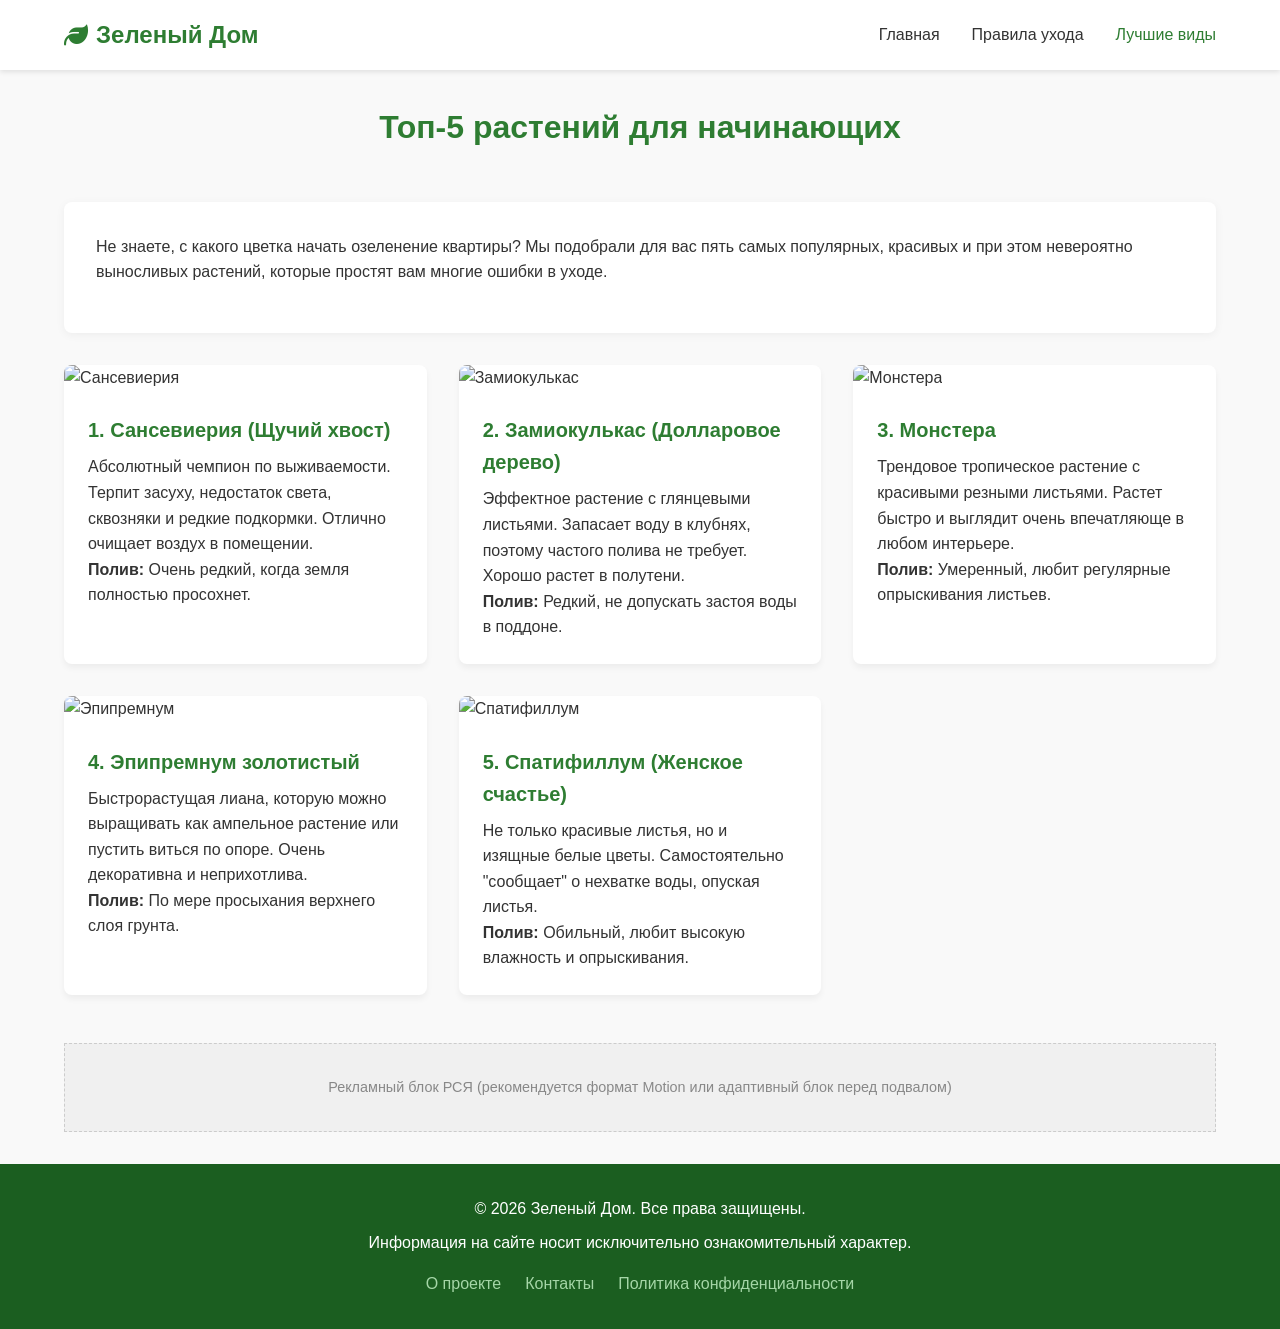
==== best-plants.html @ 689461ba "Initial commit: Yandex partner green-home site" ====
<!DOCTYPE html>
<html lang="ru">
<head>
    <meta charset="UTF-8">
    <meta name="viewport" content="width=device-width, initial-scale=1.0">
    <title>Топ-5 лучших комнатных растений - Зеленый Дом</title>
    <meta name="description" content="Подборка лучших и самых неприхотливых комнатных растений для начинающих. Сансевиерия, Замиокулькас, Спатифиллум и другие.">
    <link rel="stylesheet" href="css/style.css">
    <link rel="stylesheet" href="https://cdnjs.cloudflare.com/ajax/libs/font-awesome/6.4.0/css/all.min.css">
</head>
<body>

    <header>
        <div class="container navbar">
            <a href="index.html" class="logo">
                <i class="fas fa-leaf"></i> Зеленый Дом
            </a>
            <button class="mobile-menu-btn" aria-label="Меню">
                <i class="fas fa-bars"></i>
            </button>
            <ul class="nav-links">
                <li><a href="index.html">Главная</a></li>
                <li><a href="care.html">Правила ухода</a></li>
                <li><a href="best-plants.html" class="active">Лучшие виды</a></li>
            </ul>
        </div>
    </header>

    <div class="container" style="padding-top: 2rem;">
        <h1 class="section-title">Топ-5 растений для начинающих</h1>
        
        <div class="article-content">
            <p>Не знаете, с какого цветка начать озеленение квартиры? Мы подобрали для вас пять самых популярных, красивых и при этом невероятно выносливых растений, которые простят вам многие ошибки в уходе.</p>
        </div>

        <div class="grid" style="margin-bottom: 3rem;">
            
            <div class="card">
                <img src="https://images.unsplash.com/photo-1593482892290-f54927eba522?ixlib=rb-4.0.3&auto=format&fit=crop&w=600&q=80" alt="Сансевиерия" class="card-img">
                <div class="card-content">
                    <h3 class="card-title">1. Сансевиерия (Щучий хвост)</h3>
                    <p>Абсолютный чемпион по выживаемости. Терпит засуху, недостаток света, сквозняки и редкие подкормки. Отлично очищает воздух в помещении.</p>
                    <p><strong>Полив:</strong> Очень редкий, когда земля полностью просохнет.</p>
                </div>
            </div>

            <div class="card">
                <img src="https://images.unsplash.com/photo-1597055938038-f99996e38b3a?ixlib=rb-4.0.3&auto=format&fit=crop&w=600&q=80" alt="Замиокулькас" class="card-img">
                <div class="card-content">
                    <h3 class="card-title">2. Замиокулькас (Долларовое дерево)</h3>
                    <p>Эффектное растение с глянцевыми листьями. Запасает воду в клубнях, поэтому частого полива не требует. Хорошо растет в полутени.</p>
                    <p><strong>Полив:</strong> Редкий, не допускать застоя воды в поддоне.</p>
                </div>
            </div>

            <div class="card">
                <img src="https://images.unsplash.com/photo-1616053335967-df533c373a00?ixlib=rb-4.0.3&auto=format&fit=crop&w=600&q=80" alt="Монстера" class="card-img">
                <div class="card-content">
                    <h3 class="card-title">3. Монстера</h3>
                    <p>Трендовое тропическое растение с красивыми резными листьями. Растет быстро и выглядит очень впечатляюще в любом интерьере.</p>
                    <p><strong>Полив:</strong> Умеренный, любит регулярные опрыскивания листьев.</p>
                </div>
            </div>

            <div class="card">
                <img src="https://images.unsplash.com/photo-1601379321307-e43598d9e6e8?ixlib=rb-4.0.3&auto=format&fit=crop&w=600&q=80" alt="Эпипремнум" class="card-img">
                <div class="card-content">
                    <h3 class="card-title">4. Эпипремнум золотистый</h3>
                    <p>Быстрорастущая лиана, которую можно выращивать как ампельное растение или пустить виться по опоре. Очень декоративна и неприхотлива.</p>
                    <p><strong>Полив:</strong> По мере просыхания верхнего слоя грунта.</p>
                </div>
            </div>

            <div class="card">
                <img src="https://images.unsplash.com/photo-1598889989504-207d57bb23e0?ixlib=rb-4.0.3&auto=format&fit=crop&w=600&q=80" alt="Спатифиллум" class="card-img">
                <div class="card-content">
                    <h3 class="card-title">5. Спатифиллум (Женское счастье)</h3>
                    <p>Не только красивые листья, но и изящные белые цветы. Самостоятельно "сообщает" о нехватке воды, опуская листья.</p>
                    <p><strong>Полив:</strong> Обильный, любит высокую влажность и опрыскивания.</p>
                </div>
            </div>

        </div>
    </div>

    <!-- Место для рекламного блока Яндекса (RTB) -->
    <div class="container">
        <div class="ad-placeholder">
            <p>Рекламный блок РСЯ (рекомендуется формат Motion или адаптивный блок перед подвалом)</p>
        </div>
    </div>

    <footer>
        <div class="container footer-content">
            <p>&copy; 2026 Зеленый Дом. Все права защищены.</p>
            <p>Информация на сайте носит исключительно ознакомительный характер.</p>
            <ul class="footer-links">
                <li><a href="#">О проекте</a></li>
                <li><a href="#">Контакты</a></li>
                <li><a href="#">Политика конфиденциальности</a></li>
            </ul>
        </div>
    </footer>

    <script src="js/script.js"></script>
</body>
</html>
---- css/style.css ----
:root {
    --primary-color: #2e7d32;
    --secondary-color: #4caf50;
    --text-color: #333333;
    --light-bg: #f9f9f9;
    --footer-bg: #1b5e20;
    --white: #ffffff;
    --border-color: #e0e0e0;
}

* {
    margin: 0;
    padding: 0;
    box-sizing: border-box;
    font-family: 'Segoe UI', Tahoma, Geneva, Verdana, sans-serif;
}

body {
    line-height: 1.6;
    color: var(--text-color);
    background-color: var(--light-bg);
}

header {
    background-color: var(--white);
    box-shadow: 0 2px 5px rgba(0,0,0,0.1);
    position: sticky;
    top: 0;
    z-index: 1000;
}

.container {
    width: 90%;
    max-width: 1200px;
    margin: 0 auto;
}

.navbar {
    display: flex;
    justify-content: space-between;
    align-items: center;
    padding: 1rem 0;
}

.logo {
    font-size: 1.5rem;
    font-weight: bold;
    color: var(--primary-color);
    text-decoration: none;
    display: flex;
    align-items: center;
    gap: 0.5rem;
}

.nav-links {
    list-style: none;
    display: flex;
    gap: 2rem;
}

.nav-links a {
    text-decoration: none;
    color: var(--text-color);
    font-weight: 500;
    transition: color 0.3s ease;
}

.nav-links a:hover,
.nav-links a.active {
    color: var(--primary-color);
}

.hero {
    background: linear-gradient(rgba(0, 0, 0, 0.5), rgba(0, 0, 0, 0.5)), url('https://images.unsplash.com/photo-1466692476877-3802377a0c7c?ixlib=rb-4.0.3&auto=format&fit=crop&w=1920&q=80') center/cover;
    height: 60vh;
    display: flex;
    align-items: center;
    justify-content: center;
    text-align: center;
    color: var(--white);
}

.hero-content h1 {
    font-size: 3rem;
    margin-bottom: 1rem;
}

.hero-content p {
    font-size: 1.2rem;
    margin-bottom: 2rem;
    max-width: 600px;
    margin-left: auto;
    margin-right: auto;
}

.btn {
    display: inline-block;
    background-color: var(--primary-color);
    color: var(--white);
    padding: 0.8rem 2rem;
    text-decoration: none;
    border-radius: 5px;
    font-weight: bold;
    transition: background-color 0.3s ease;
}

.btn:hover {
    background-color: var(--secondary-color);
}

.section {
    padding: 4rem 0;
}

.section-title {
    text-align: center;
    font-size: 2rem;
    margin-bottom: 3rem;
    color: var(--primary-color);
}

.grid {
    display: grid;
    grid-template-columns: repeat(auto-fit, minmax(300px, 1fr));
    gap: 2rem;
}

.card {
    background-color: var(--white);
    border-radius: 8px;
    overflow: hidden;
    box-shadow: 0 4px 6px rgba(0,0,0,0.05);
    transition: transform 0.3s ease;
}

.card:hover {
    transform: translateY(-5px);
}

.card-img {
    width: 100%;
    height: 200px;
    object-fit: cover;
}

.card-content {
    padding: 1.5rem;
}

.card-title {
    font-size: 1.25rem;
    margin-bottom: 0.5rem;
    color: var(--primary-color);
}

.article-content {
    background-color: var(--white);
    padding: 2rem;
    border-radius: 8px;
    box-shadow: 0 2px 10px rgba(0,0,0,0.05);
    margin-bottom: 2rem;
}

.article-content h2 {
    color: var(--primary-color);
    margin-top: 2rem;
    margin-bottom: 1rem;
}

.article-content p {
    margin-bottom: 1rem;
}

.article-content ul {
    margin-bottom: 1rem;
    padding-left: 2rem;
}

.article-content li {
    margin-bottom: 0.5rem;
}

.ad-placeholder {
    background-color: #f0f0f0;
    border: 1px dashed #ccc;
    text-align: center;
    padding: 2rem;
    margin: 2rem 0;
    color: #888;
    font-size: 0.9rem;
}

footer {
    background-color: var(--footer-bg);
    color: var(--white);
    text-align: center;
    padding: 2rem 0;
    margin-top: auto;
}

.footer-content p {
    margin-bottom: 0.5rem;
}

.footer-links {
    list-style: none;
    display: flex;
    justify-content: center;
    gap: 1.5rem;
    margin-top: 1rem;
}

.footer-links a {
    color: #a5d6a7;
    text-decoration: none;
}

.footer-links a:hover {
    color: var(--white);
    text-decoration: underline;
}

/* Mobile Responsiveness */
.mobile-menu-btn {
    display: none;
    background: none;
    border: none;
    font-size: 1.5rem;
    cursor: pointer;
    color: var(--text-color);
}

@media (max-width: 768px) {
    .nav-links {
        display: none;
        flex-direction: column;
        width: 100%;
        position: absolute;
        top: 70px;
        left: 0;
        background-color: var(--white);
        padding: 1rem 0;
        text-align: center;
        box-shadow: 0 4px 6px rgba(0,0,0,0.1);
    }
    
    .nav-links.active {
        display: flex;
    }
    
    .mobile-menu-btn {
        display: block;
    }
    
    .hero-content h1 {
        font-size: 2rem;
    }
}
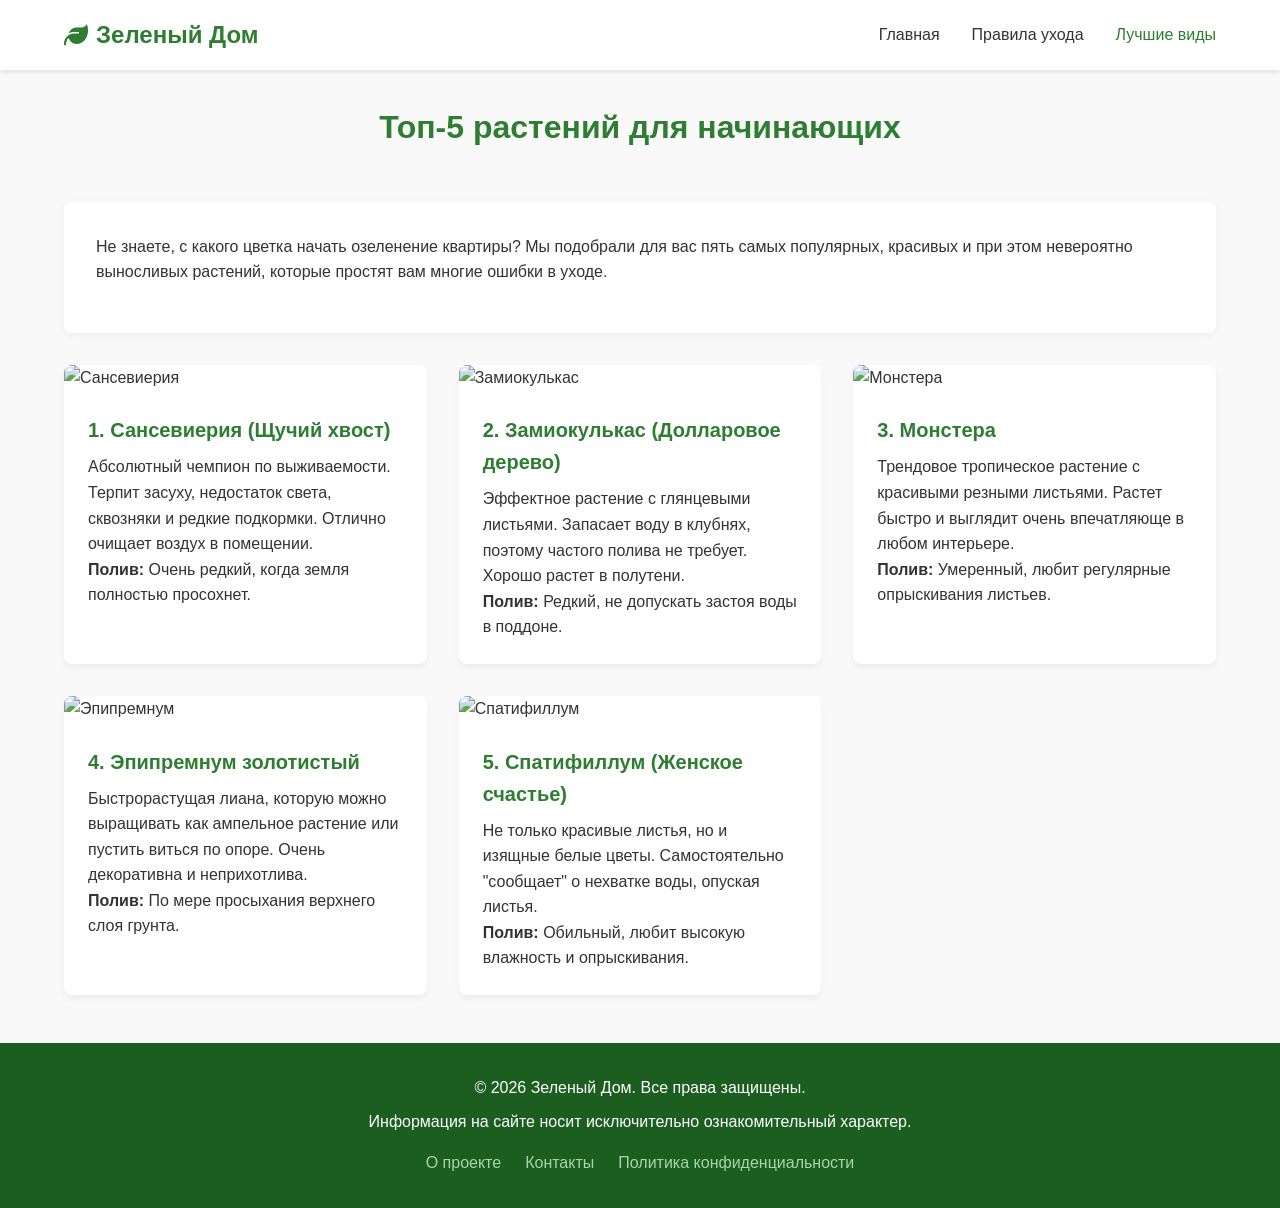
==== commit 77edb4db: "Remove manual ad placeholders for auto placement" ====
--- a/best-plants.html
+++ b/best-plants.html
@@ -83,12 +83,6 @@
         </div>
     </div>
 
-    <!-- Место для рекламного блока Яндекса (RTB) -->
-    <div class="container">
-        <div class="ad-placeholder">
-            <p>Рекламный блок РСЯ (рекомендуется формат Motion или адаптивный блок перед подвалом)</p>
-        </div>
-    </div>
 
     <footer>
         <div class="container footer-content">
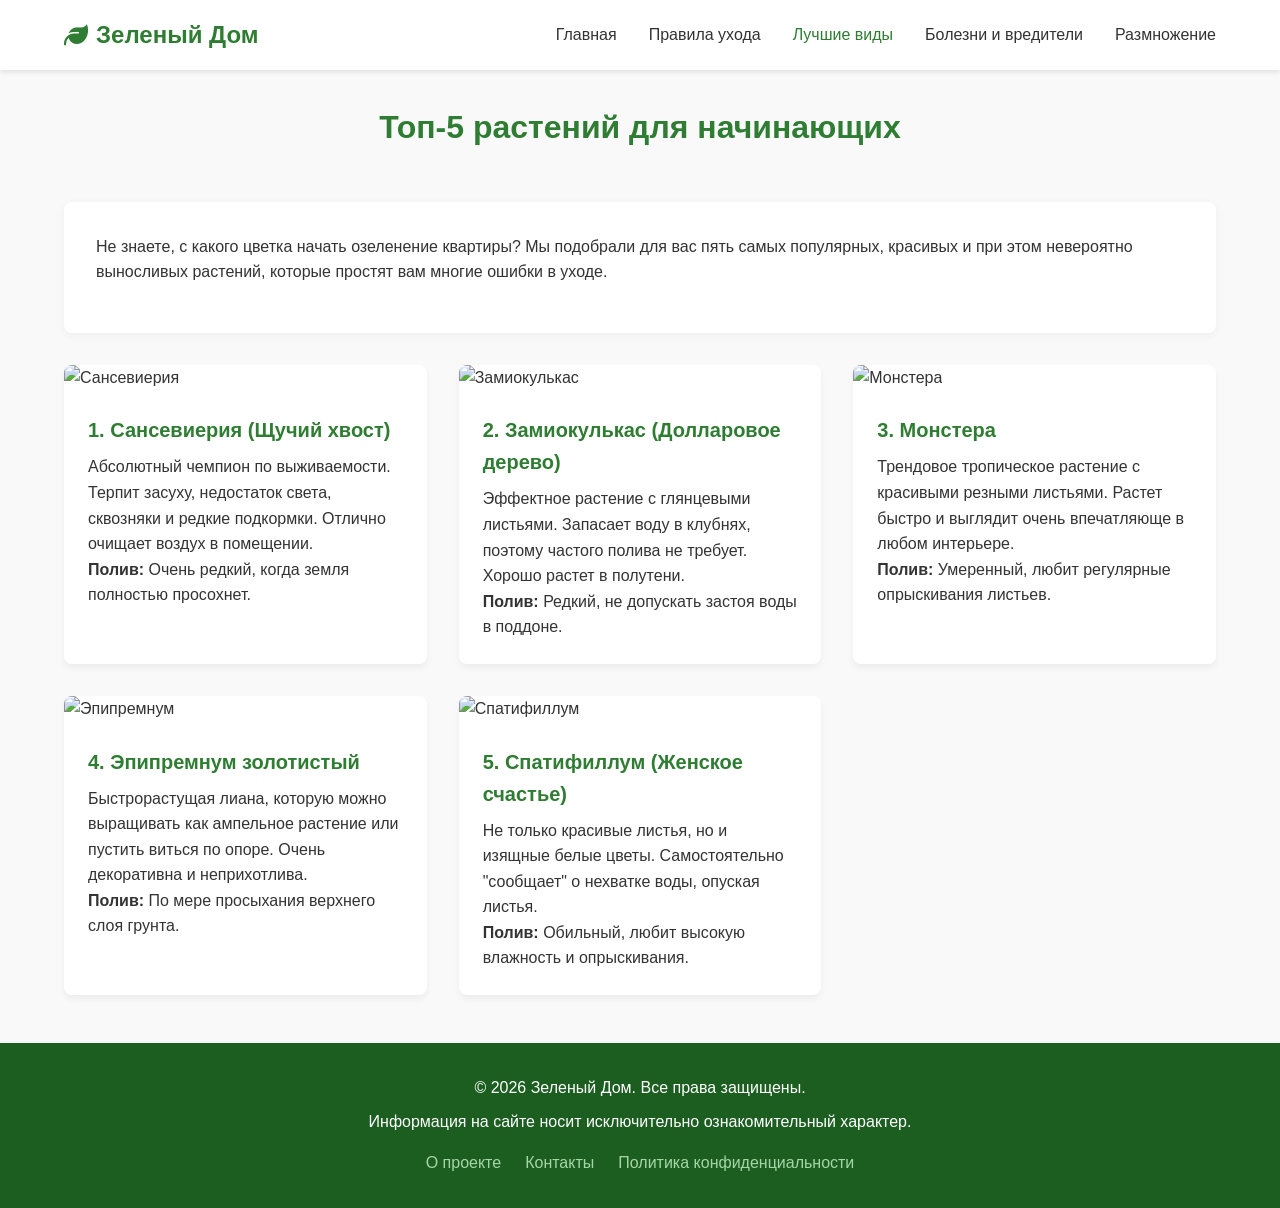
==== commit d652b415: "Add diseases, propagation pages and enhance index page with FAQ" ====
--- a/best-plants.html
+++ b/best-plants.html
@@ -22,6 +22,8 @@
                 <li><a href="index.html">Главная</a></li>
                 <li><a href="care.html">Правила ухода</a></li>
                 <li><a href="best-plants.html" class="active">Лучшие виды</a></li>
+                <li><a href="diseases.html">Болезни и вредители</a></li>
+                <li><a href="propagation.html">Размножение</a></li>
             </ul>
         </div>
     </header>
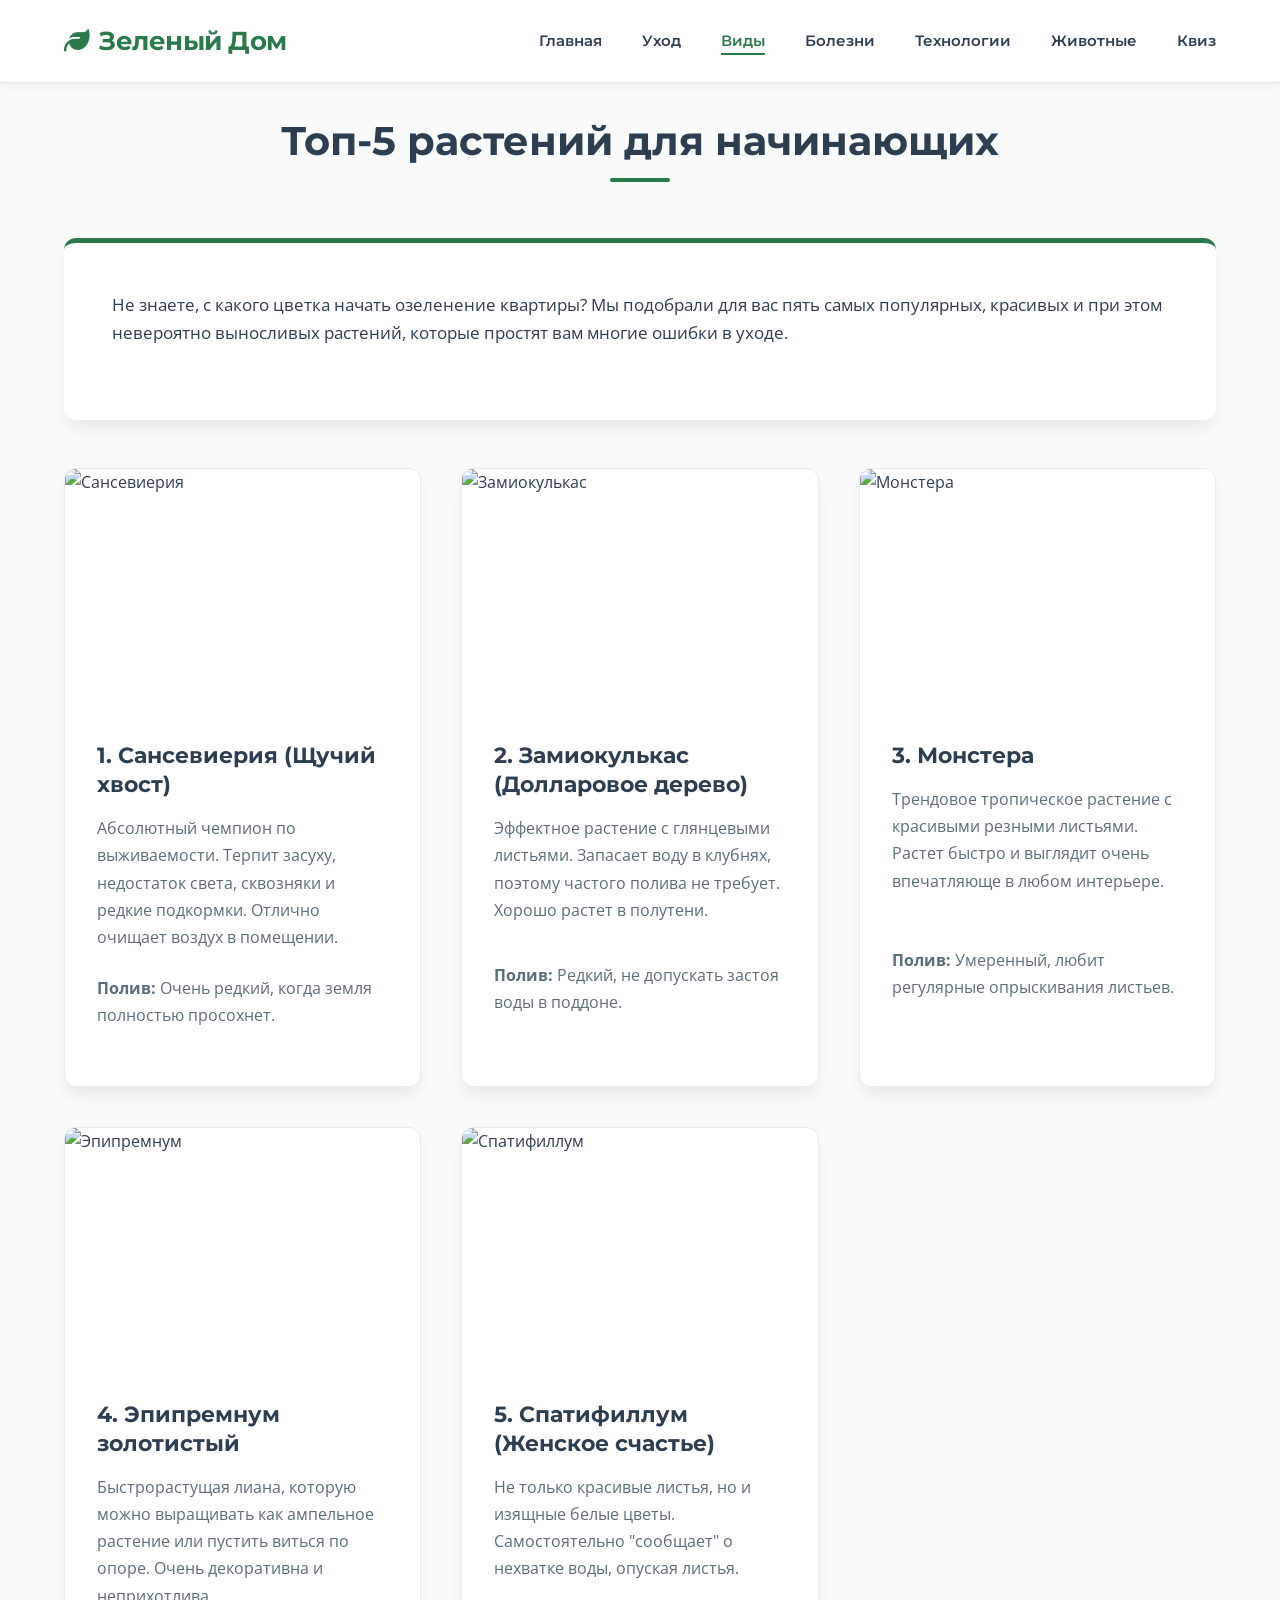
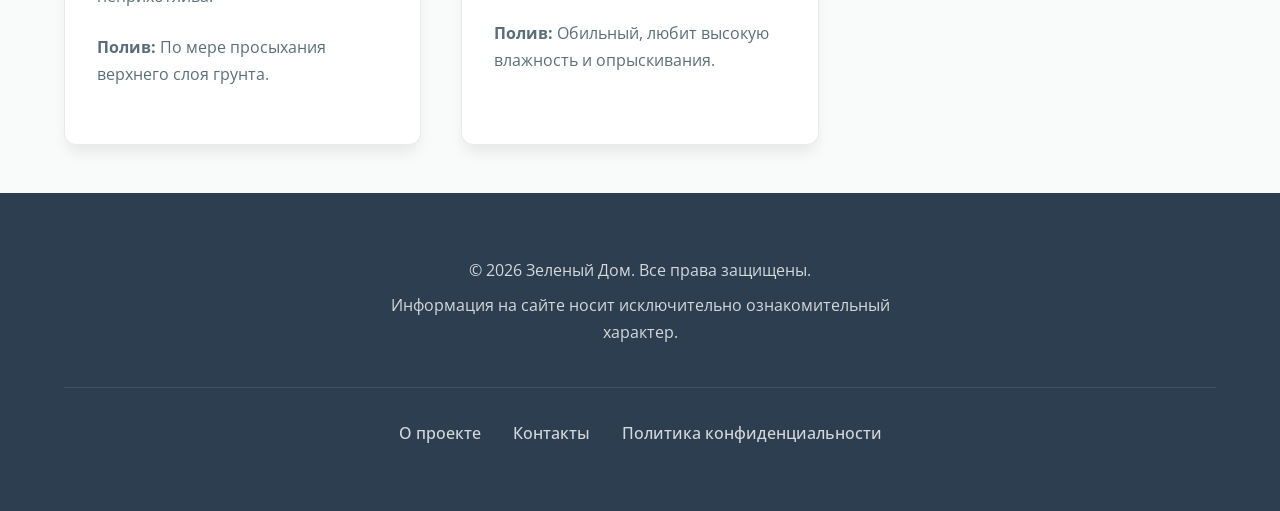
==== commit ec6429ac: "Enhance design, add smart-garden, pet-safe and interactive quiz pages" ====
--- a/best-plants.html
+++ b/best-plants.html
@@ -18,12 +18,14 @@
             <button class="mobile-menu-btn" aria-label="Меню">
                 <i class="fas fa-bars"></i>
             </button>
-            <ul class="nav-links">
+                        <ul class="nav-links">
                 <li><a href="index.html">Главная</a></li>
-                <li><a href="care.html">Правила ухода</a></li>
-                <li><a href="best-plants.html" class="active">Лучшие виды</a></li>
-                <li><a href="diseases.html">Болезни и вредители</a></li>
-                <li><a href="propagation.html">Размножение</a></li>
+                <li><a href="care.html">Уход</a></li>
+                <li><a href="best-plants.html" class="active">Виды</a></li>
+                <li><a href="diseases.html">Болезни</a></li>
+                <li><a href="smart-garden.html">Технологии</a></li>
+                <li><a href="pet-safe.html">Животные</a></li>
+                <li><a href="quiz.html">Квиз</a></li>
             </ul>
         </div>
     </header>
--- a/css/style.css
+++ b/css/style.css
@@ -1,32 +1,48 @@
+@import url('https://fonts.googleapis.com/css2?family=Montserrat:wght@300;400;500;600;700&family=Open+Sans:wght@400;600&display=swap');
+
 :root {
-    --primary-color: #2e7d32;
-    --secondary-color: #4caf50;
-    --text-color: #333333;
-    --light-bg: #f9f9f9;
-    --footer-bg: #1b5e20;
+    --primary-color: #2b7a4b;
+    --primary-light: #439a66;
+    --primary-dark: #1b4f31;
+    --secondary-color: #f7c325;
+    --text-color: #2c3e50;
+    --text-light: #596e79;
+    --light-bg: #f8fbfa;
     --white: #ffffff;
-    --border-color: #e0e0e0;
+    --border-color: #eaeaea;
+    --shadow-sm: 0 4px 6px rgba(0, 0, 0, 0.04);
+    --shadow-md: 0 10px 15px -3px rgba(0, 0, 0, 0.08);
+    --shadow-lg: 0 20px 25px -5px rgba(0, 0, 0, 0.1);
+    --transition: all 0.3s cubic-bezier(0.25, 0.8, 0.25, 1);
 }
 
 * {
     margin: 0;
     padding: 0;
     box-sizing: border-box;
-    font-family: 'Segoe UI', Tahoma, Geneva, Verdana, sans-serif;
 }
 
 body {
-    line-height: 1.6;
+    font-family: 'Open Sans', sans-serif;
+    line-height: 1.7;
     color: var(--text-color);
     background-color: var(--light-bg);
 }
 
+h1, h2, h3, h4, h5, h6 {
+    font-family: 'Montserrat', sans-serif;
+    font-weight: 700;
+    line-height: 1.3;
+}
+
 header {
-    background-color: var(--white);
-    box-shadow: 0 2px 5px rgba(0,0,0,0.1);
+    background-color: rgba(255, 255, 255, 0.95);
+    backdrop-filter: blur(10px);
+    box-shadow: var(--shadow-sm);
     position: sticky;
     top: 0;
     z-index: 1000;
+    border-bottom: 1px solid var(--border-color);
 }
 
 .container {
@@ -39,30 +55,51 @@
     display: flex;
     justify-content: space-between;
     align-items: center;
-    padding: 1rem 0;
+    padding: 1.2rem 0;
 }
 
 .logo {
-    font-size: 1.5rem;
-    font-weight: bold;
+    font-family: 'Montserrat', sans-serif;
+    font-size: 1.6rem;
+    font-weight: 700;
     color: var(--primary-color);
     text-decoration: none;
     display: flex;
     align-items: center;
-    gap: 0.5rem;
+    gap: 0.6rem;
+    letter-spacing: -0.5px;
 }
 
 .nav-links {
     list-style: none;
     display: flex;
-    gap: 2rem;
+    gap: 2.5rem;
 }
 
 .nav-links a {
     text-decoration: none;
     color: var(--text-color);
-    font-weight: 500;
-    transition: color 0.3s ease;
+    font-weight: 600;
+    font-size: 0.95rem;
+    font-family: 'Montserrat', sans-serif;
+    transition: var(--transition);
+    position: relative;
+}
+
+.nav-links a::after {
+    content: '';
+    position: absolute;
+    width: 0;
+    height: 2px;
+    bottom: -5px;
+    left: 0;
+    background-color: var(--primary-color);
+    transition: var(--transition);
+}
+
+.nav-links a:hover::after,
+.nav-links a.active::after {
+    width: 100%;
 }
 
 .nav-links a:hover,
@@ -71,153 +108,239 @@
 }
 
 .hero {
-    background: linear-gradient(rgba(0, 0, 0, 0.5), rgba(0, 0, 0, 0.5)), url('https://images.unsplash.com/photo-1466692476877-3802377a0c7c?ixlib=rb-4.0.3&auto=format&fit=crop&w=1920&q=80') center/cover;
-    height: 60vh;
+    background: linear-gradient(to right, rgba(27, 79, 49, 0.85), rgba(43, 122, 75, 0.7)), url('https://images.unsplash.com/photo-1466692476877-3802377a0c7c?ixlib=rb-4.0.3&auto=format&fit=crop&w=1920&q=80') center/cover;
+    height: 70vh;
+    min-height: 500px;
     display: flex;
     align-items: center;
     justify-content: center;
     text-align: center;
     color: var(--white);
+    padding: 0 20px;
+}
+
+.hero-content {
+    animation: fadeIn 1s ease-out;
+}
+
+@keyframes fadeIn {
+    from { opacity: 0; transform: translateY(20px); }
+    to { opacity: 1; transform: translateY(0); }
 }
 
 .hero-content h1 {
-    font-size: 3rem;
-    margin-bottom: 1rem;
+    font-size: 3.5rem;
+    margin-bottom: 1.5rem;
+    text-shadow: 0 2px 4px rgba(0,0,0,0.3);
 }
 
 .hero-content p {
-    font-size: 1.2rem;
-    margin-bottom: 2rem;
-    max-width: 600px;
+    font-size: 1.25rem;
+    margin-bottom: 2.5rem;
+    max-width: 700px;
     margin-left: auto;
     margin-right: auto;
+    font-weight: 300;
+    opacity: 0.9;
 }
 
 .btn {
     display: inline-block;
     background-color: var(--primary-color);
     color: var(--white);
-    padding: 0.8rem 2rem;
+    padding: 1rem 2.5rem;
     text-decoration: none;
-    border-radius: 5px;
-    font-weight: bold;
-    transition: background-color 0.3s ease;
+    border-radius: 50px;
+    font-weight: 600;
+    font-family: 'Montserrat', sans-serif;
+    transition: var(--transition);
+    border: 2px solid transparent;
+    box-shadow: 0 4px 15px rgba(43, 122, 75, 0.4);
+    cursor: pointer;
 }
 
 .btn:hover {
-    background-color: var(--secondary-color);
+    background-color: var(--white);
+    color: var(--primary-color);
+    border-color: var(--primary-color);
+    transform: translateY(-2px);
+    box-shadow: 0 6px 20px rgba(43, 122, 75, 0.6);
 }
 
 .section {
-    padding: 4rem 0;
+    padding: 5rem 0;
 }
 
 .section-title {
     text-align: center;
-    font-size: 2rem;
-    margin-bottom: 3rem;
-    color: var(--primary-color);
+    font-size: 2.5rem;
+    margin-bottom: 3.5rem;
+    color: var(--text-color);
+    position: relative;
+    padding-bottom: 15px;
+}
+
+.section-title::after {
+    content: '';
+    position: absolute;
+    width: 60px;
+    height: 4px;
+    background-color: var(--primary-color);
+    bottom: 0;
+    left: 50%;
+    transform: translateX(-50%);
+    border-radius: 2px;
 }
 
 .grid {
     display: grid;
-    grid-template-columns: repeat(auto-fit, minmax(300px, 1fr));
-    gap: 2rem;
+    grid-template-columns: repeat(auto-fit, minmax(320px, 1fr));
+    gap: 2.5rem;
 }
 
 .card {
     background-color: var(--white);
-    border-radius: 8px;
+    border-radius: 12px;
     overflow: hidden;
-    box-shadow: 0 4px 6px rgba(0,0,0,0.05);
-    transition: transform 0.3s ease;
+    box-shadow: var(--shadow-md);
+    transition: var(--transition);
+    border: 1px solid var(--border-color);
+    display: flex;
+    flex-direction: column;
 }
 
 .card:hover {
-    transform: translateY(-5px);
+    transform: translateY(-10px);
+    box-shadow: var(--shadow-lg);
+    border-color: var(--primary-light);
 }
 
 .card-img {
     width: 100%;
-    height: 200px;
+    height: 240px;
     object-fit: cover;
+    transition: var(--transition);
+}
+
+.card:hover .card-img {
+    transform: scale(1.05);
 }
 
 .card-content {
-    padding: 1.5rem;
+    padding: 2rem;
+    flex-grow: 1;
+    display: flex;
+    flex-direction: column;
 }
 
 .card-title {
-    font-size: 1.25rem;
-    margin-bottom: 0.5rem;
-    color: var(--primary-color);
+    font-size: 1.4rem;
+    margin-bottom: 1rem;
+    color: var(--text-color);
+}
+
+.card-content p {
+    color: var(--text-light);
+    margin-bottom: 1.5rem;
+    flex-grow: 1;
 }
 
 .article-content {
     background-color: var(--white);
-    padding: 2rem;
-    border-radius: 8px;
-    box-shadow: 0 2px 10px rgba(0,0,0,0.05);
-    margin-bottom: 2rem;
+    padding: 3rem;
+    border-radius: 12px;
+    box-shadow: var(--shadow-md);
+    margin-bottom: 3rem;
+    border-top: 5px solid var(--primary-color);
 }
 
 .article-content h2 {
+    color: var(--text-color);
+    font-size: 2rem;
+    margin-top: 2.5rem;
+    margin-bottom: 1.5rem;
+    border-bottom: 1px solid var(--border-color);
+    padding-bottom: 10px;
+}
+
+.article-content h3 {
     color: var(--primary-color);
+    font-size: 1.4rem;
     margin-top: 2rem;
     margin-bottom: 1rem;
 }
 
 .article-content p {
+    margin-bottom: 1.5rem;
+    font-size: 1.05rem;
+}
+
+.article-content ul {
+    margin-bottom: 1.5rem;
+    padding-left: 2rem;
+}
+
+.article-content li {
+    margin-bottom: 0.8rem;
+    font-size: 1.05rem;
+}
+
+.article-content strong {
+    color: var(--text-color);
+    font-weight: 600;
+}
+
+/* Footer Styling */
+footer {
+    background-color: var(--text-color);
+    color: rgba(255, 255, 255, 0.8);
+    padding: 4rem 0 2rem;
+    margin-top: auto;
+}
+
+.footer-content {
+    display: flex;
+    flex-direction: column;
+    align-items: center;
+    text-align: center;
+}
+
+.footer-logo {
+    font-family: 'Montserrat', sans-serif;
+    font-size: 1.8rem;
+    color: var(--white);
     margin-bottom: 1rem;
-}
-
-.article-content ul {
-    margin-bottom: 1rem;
-    padding-left: 2rem;
-}
-
-.article-content li {
-    margin-bottom: 0.5rem;
-}
-
-.ad-placeholder {
-    background-color: #f0f0f0;
-    border: 1px dashed #ccc;
-    text-align: center;
-    padding: 2rem;
-    margin: 2rem 0;
-    color: #888;
-    font-size: 0.9rem;
-}
-
-footer {
-    background-color: var(--footer-bg);
-    color: var(--white);
-    text-align: center;
-    padding: 2rem 0;
-    margin-top: auto;
+    display: flex;
+    align-items: center;
+    gap: 10px;
+    font-weight: 700;
 }
 
 .footer-content p {
     margin-bottom: 0.5rem;
+    max-width: 500px;
 }
 
 .footer-links {
     list-style: none;
     display: flex;
     justify-content: center;
-    gap: 1.5rem;
-    margin-top: 1rem;
+    gap: 2rem;
+    margin: 2rem 0;
+    padding-top: 2rem;
+    border-top: 1px solid rgba(255, 255, 255, 0.1);
+    width: 100%;
 }
 
 .footer-links a {
-    color: #a5d6a7;
+    color: rgba(255, 255, 255, 0.8);
     text-decoration: none;
+    transition: var(--transition);
+    font-weight: 500;
 }
 
 .footer-links a:hover {
-    color: var(--white);
-    text-decoration: underline;
+    color: var(--secondary-color);
 }
 
 /* Mobile Responsiveness */
@@ -225,9 +348,14 @@
     display: none;
     background: none;
     border: none;
-    font-size: 1.5rem;
+    font-size: 1.8rem;
     cursor: pointer;
     color: var(--text-color);
+    transition: var(--transition);
+}
+
+.mobile-menu-btn:hover {
+    color: var(--primary-color);
 }
 
 @media (max-width: 768px) {
@@ -239,9 +367,10 @@
         top: 70px;
         left: 0;
         background-color: var(--white);
-        padding: 1rem 0;
+        padding: 1.5rem 0;
         text-align: center;
-        box-shadow: 0 4px 6px rgba(0,0,0,0.1);
+        box-shadow: var(--shadow-md);
+        gap: 1.5rem;
     }
     
     .nav-links.active {
@@ -253,6 +382,20 @@
     }
     
     .hero-content h1 {
-        font-size: 2rem;
-    }
-}
+        font-size: 2.2rem;
+    }
+    
+    .hero {
+        height: 50vh;
+        min-height: 400px;
+    }
+    
+    .article-content {
+        padding: 1.5rem;
+    }
+    
+    .footer-links {
+        flex-direction: column;
+        gap: 1rem;
+    }
+}
